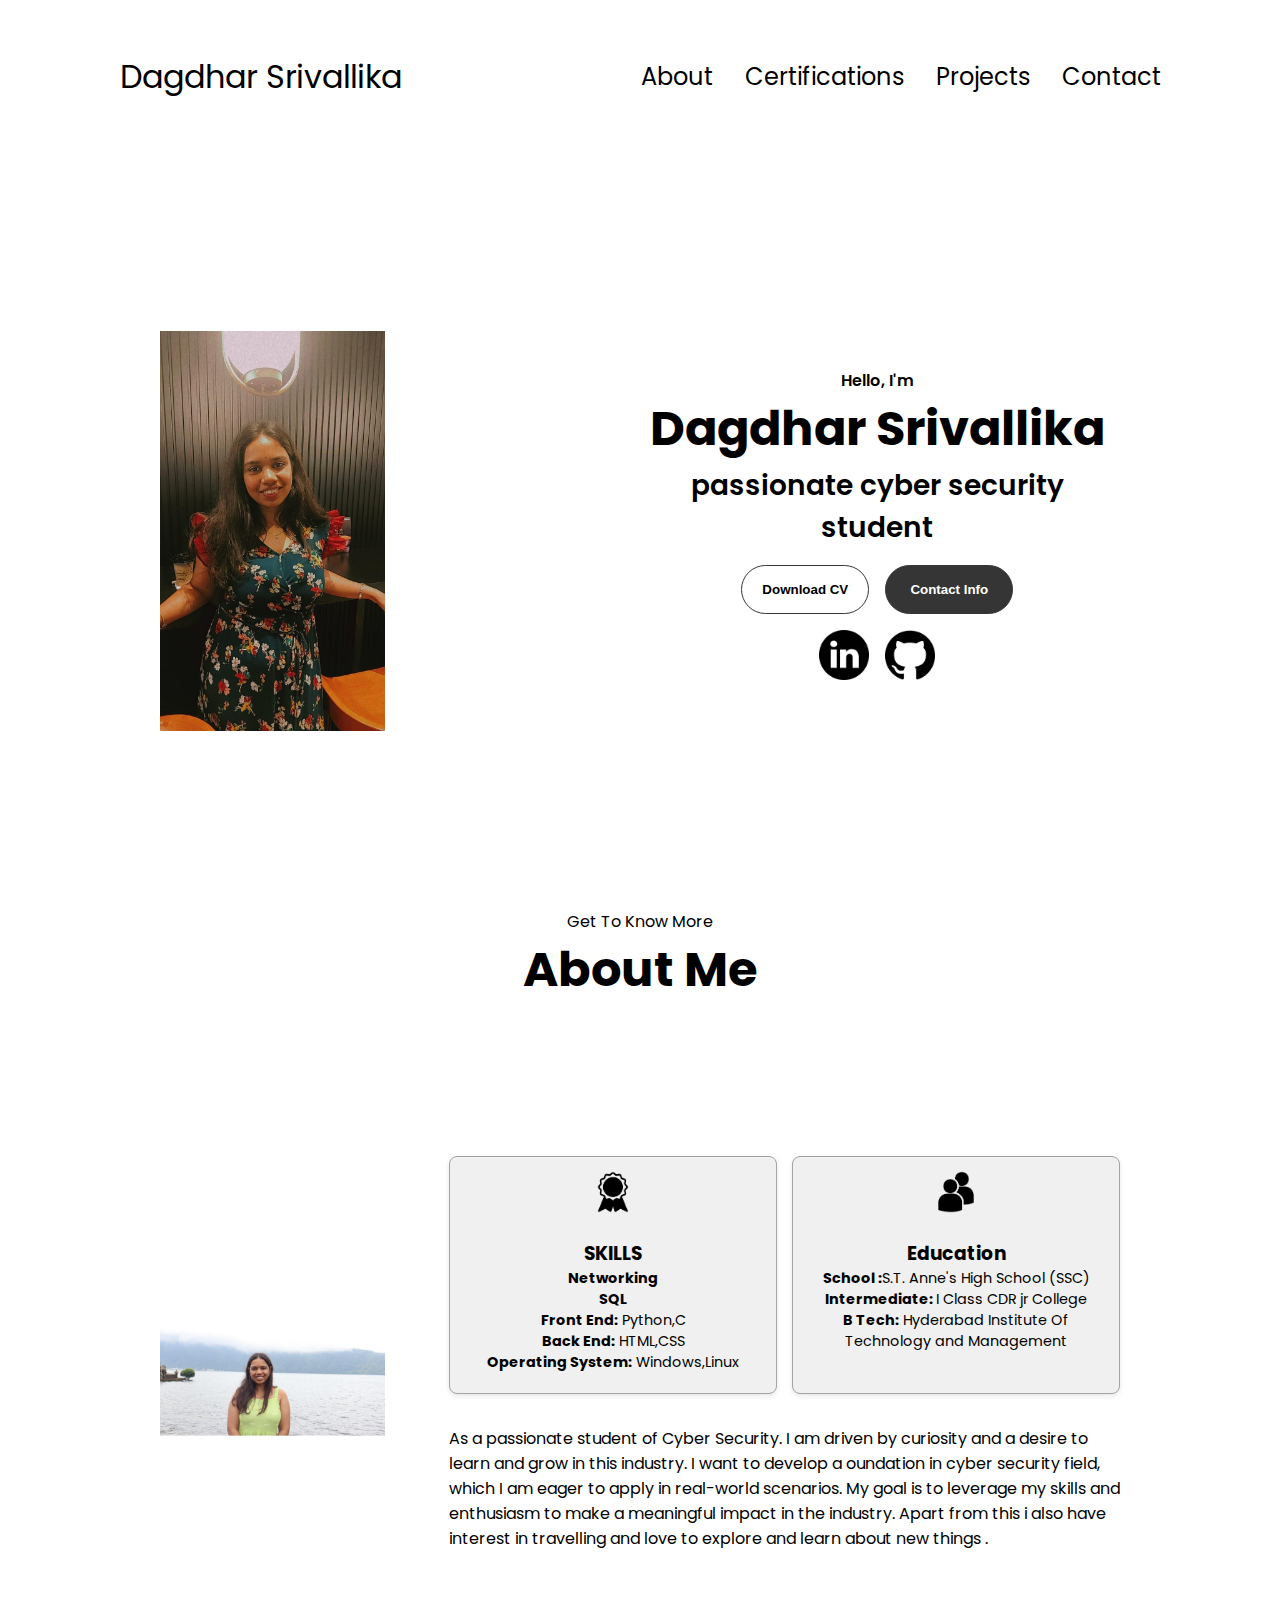
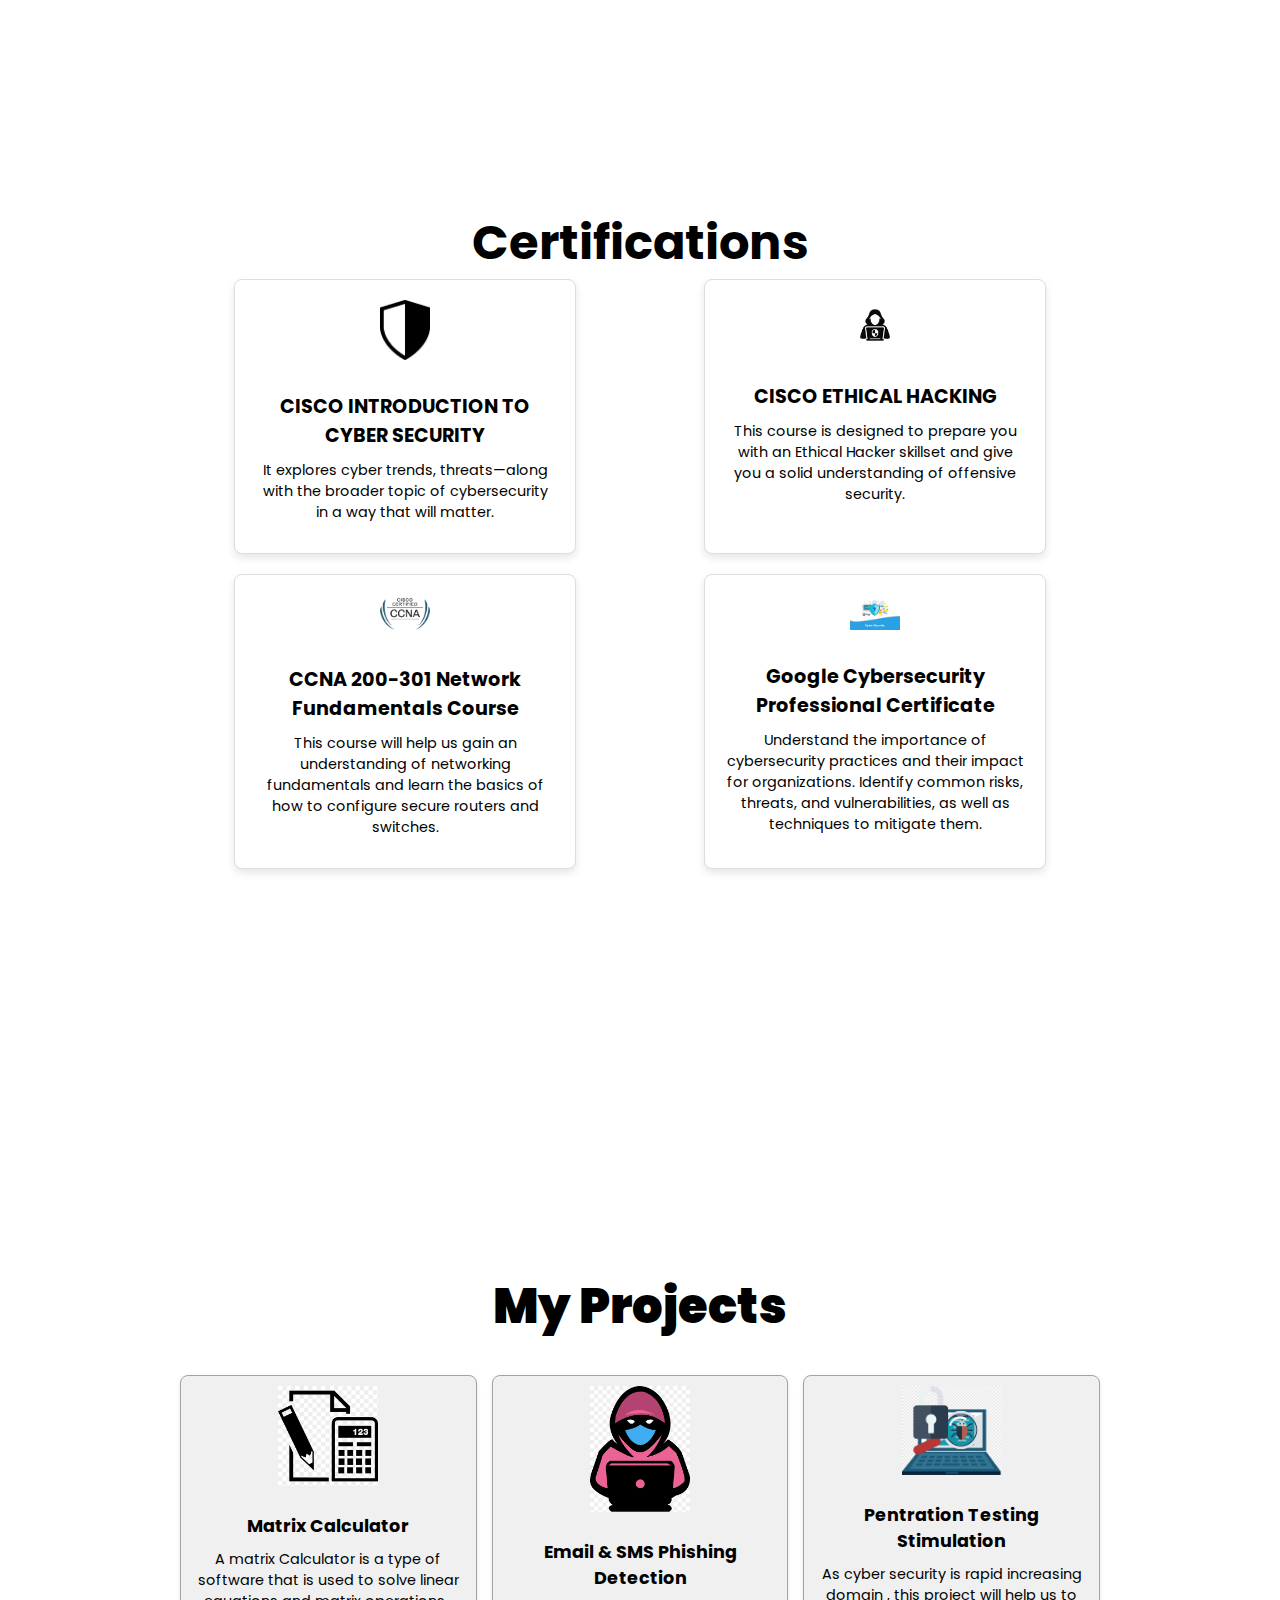
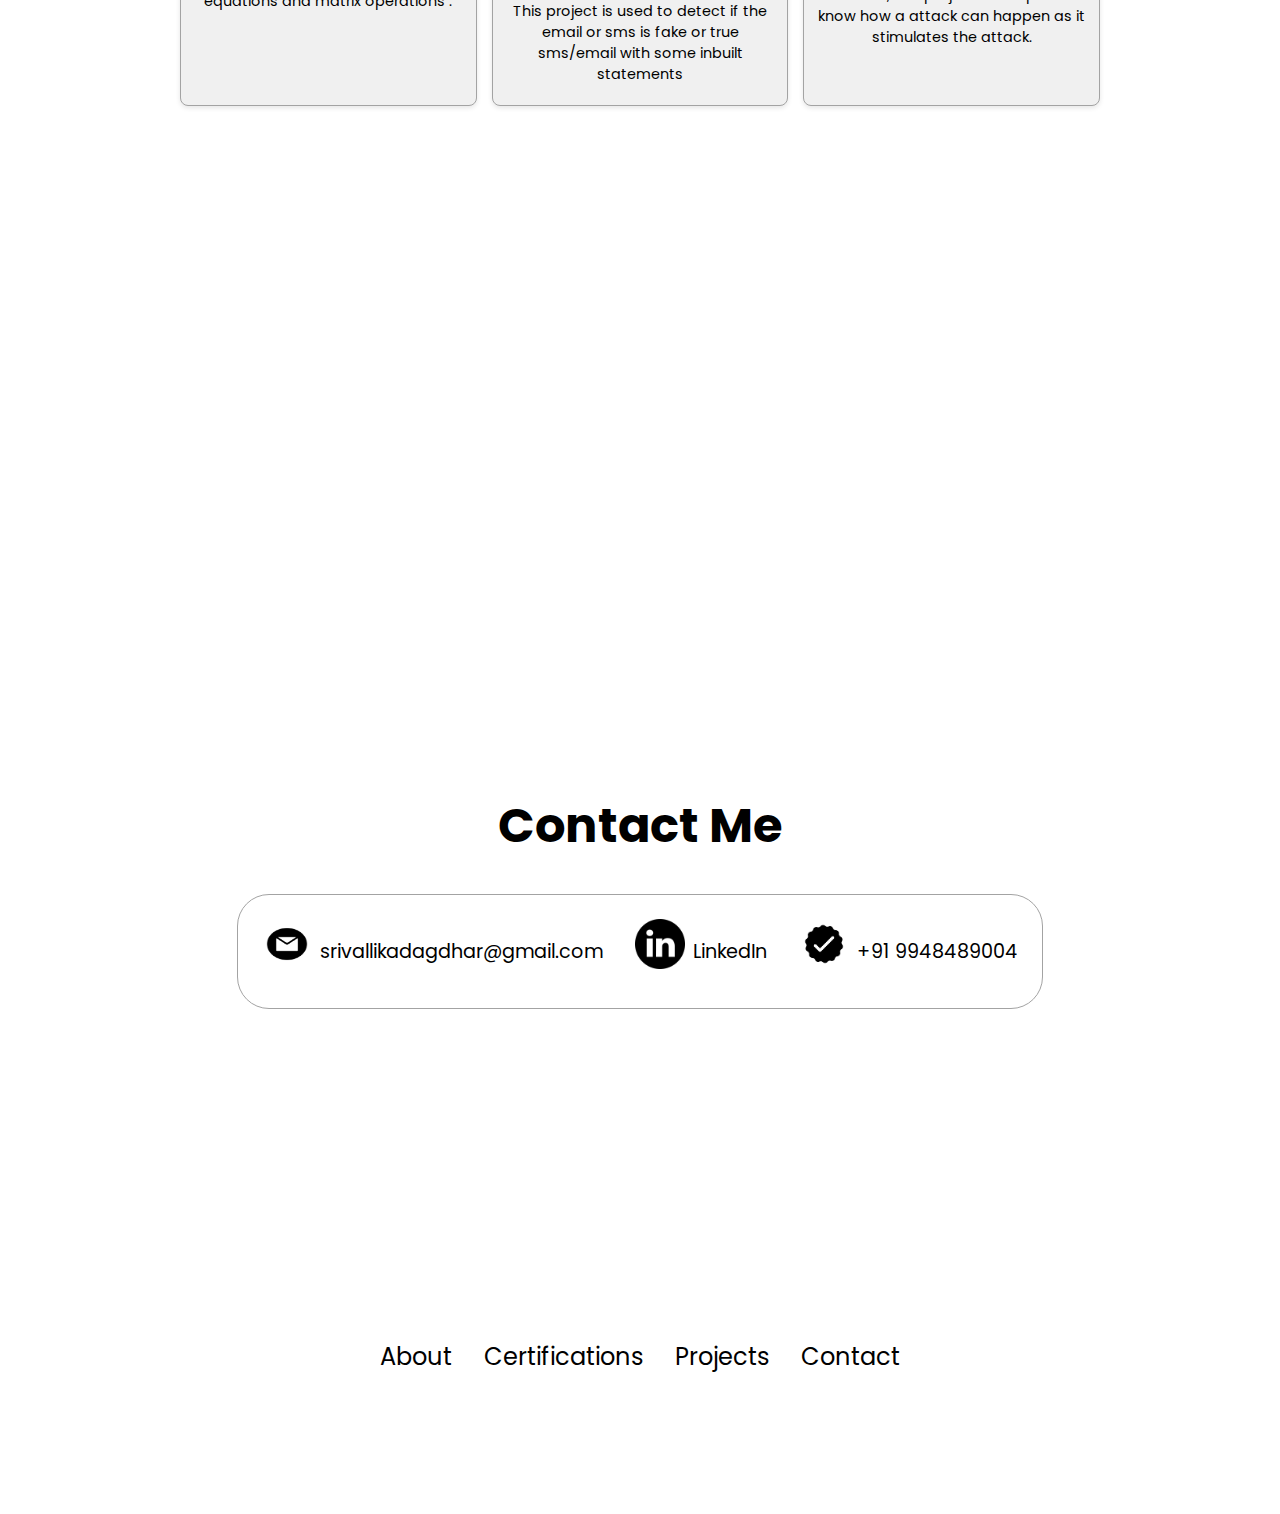
==== asset/index.html @ 2b5b4e2b "My Portfolio" ====
<!DOCTYPE html>
<html lang="en">
  <head>
    <meta charset="UTF-8" />
    <meta http-equiv="X-UA-Compatible" content="IE=edge" />
    <meta name="viewport" content="width=device-width, initial-scale=1.0" />
    <title>My Portfolio</title>
    <link rel="stylesheet" href="style.css" />
    <link rel="stylesheet" href="mediaqueries.css" />
  </head>
  <body>
    <nav id="desktop-nav">
      <div class="logo">Dagdhar Srivallika</div>
      <div>
        <ul class="nav-links">
          <li><a href="#about">About</a></li>
          <li><a href="#certifications">Certifications</a></li>
          <li><a href="#projects">Projects</a></li>
          <li><a href="#contact">Contact</a></li>
        </ul>
      </div>
    </nav>
    <nav id="hamburger-nav">
      <div class="logo">Dagdhar Srivallika</div>
      <div class="hamburger-menu">
        <div class="hamburger-icon" onclick="toggleMenu()">
          <span></span>
          <span></span>
          <span></span>
        </div>
        <div class="menu-links">
          <li><a href="#about" onclick="toggleMenu()">About</a></li>
          <li><a href="#certifications" onclick="toggleMenu()">ertifications</a></li>
          <li><a href="#projects" onclick="toggleMenu()">Projects</a></li>
          <li><a href="#contact" onclick="toggleMenu()">Contact</a></li>
        </div>
      </div>
    </nav>
    <section id="profile">
      <div class="section__pic-container">
        <img src="./about.png" alt="sri profile picture" />
      </div>
      <div class="section__text">
        <p class="section__text__p1">Hello, I'm</p>
        <h1 class="title">Dagdhar Srivallika</h1>
        <p class="section__text__p2">passionate cyber security student</p>
        <div class="btn-container">
          <button
            class="btn btn-color-2"
            onclick="window.open('./resume.pdf')"
          >
            Download CV
          </button>
          <button class="btn btn-color-1" onclick="location.href='./#contact'">
            Contact Info
          </button>
        </div>
        <div id="socials-container">
          <img
            src="./linkedin.png"
            alt="My LinkedIn profile"
            class="icon"
            onclick="location.href='https://www.linkedin.com/in/srivallika-dagdhar-a7999724a?utm_source=share&utm_campaign=share_via&utm_content=profile&utm_medium=ios_app'"
          />
          <img
            src="./github.png"
            alt="My Github profile"
            class="icon"
            onclick="location.href='https://github.com/sri6168'"
          />
        </div>
      </div>
    </section>
    <section id="about">
      <p class="section__text__p1">Get To Know More</p>
      <h1 class="title">About Me</h1>
      <div class="section-container">
        <div class="section__pic-container">
          <img
            src="./profile.png"
            alt="Profile picture"
            class="about-pic"
          />
        </div>
        <div class="about-details-container">
          <div class="about-containers">
            <div class="details-container">
              <img 
              src="./experience.png"
              alt="Experience icon"
              class="icon"
              />
              <h3>SKILLS</h3>
              <P><b>Networking</b><br><b>SQL</b></b><br><b>Front End:</b> Python,C <br><b>Back End:</b> HTML,CSS <br><b>Operating System:</b> Windows,Linux</P>
            </div>
            <div class="details-container">
              <img
                src="./education.png"
                alt="Education icon"
                class="icon"
              />
              <h3>Education</h3>
              <p><b>School :</b>S.T. Anne's High School (SSC)<br><b> Intermediate: </b>I Class CDR jr College <br /><b>B Tech:</b> Hyderabad Institute Of Technology and Management</p>
            </div>
          </div>
          <div class="text-container">
            <p>
              As a passionate student of Cyber Security. I am driven by curiosity and a desire to learn and grow in this industry.
              I want to develop a oundation in cyber security field, which I am eager to apply in real-world scenarios.
              My goal is to leverage my skills and enthusiasm to make a meaningful impact in the industry. 
              Apart from this i also have interest in travelling and love to explore and learn about new things . 
            </p>
          </div>
        </div>
      </div>
    </section>
    <section id="certifications">
      <h1 class="title">Certifications</h1>
      <div class="certifications-container">
        <div class="certification-box">
          <img src="./shield.png" alt="1st icon" class="icon" />
          <h3>CISCO INTRODUCTION TO CYBER SECURITY</h3>
          <p>It explores cyber trends, threats—along with the broader topic of cybersecurity in a way that will matter.</p>
        </div>
        <div class="certification-box">
          <img src="./ethical.png" alt="2nd icon" class="icon" />
          <h3>CISCO ETHICAL HACKING</h3>
          <p>This course is designed to prepare you with an Ethical Hacker skillset and give you a solid understanding of offensive security.</p>
        </div>
        <div class="certification-box">
          <img src="./ccna.png" alt="3rd icon" class="icon" />
          <h3>CCNA 200-301 Network Fundamentals Course</h3>
          <p>This course will help us gain an understanding of networking fundamentals and learn the basics of how to configure secure routers and switches.</p>
        </div>
        <div class="certification-box">
          <img src="./google cyber.png" alt="4th icon" class="icon" />
          <h3>Google Cybersecurity Professional Certificate</h3>
          <p>Understand the importance of cybersecurity practices and their impact for organizations. Identify common risks, threats, and vulnerabilities, as well as techniques to mitigate them.</p>
        </div>
      </div>
    </section>
    
      <img
        src="./arrow.png"
        alt="Arrow icon"
        class="icon arrow"
        onclick="location.href='./#projects'"
      />
    </section>
    <section id="projects">
      <h2 class="title"><b> My Projects</b></h2>
      <div class="experience-details-container">
        <div class="about-containers">
          <div class="details-container color-container">
            <div class="article-container">
              <img
                src="./calci.png"
                alt="Project 1"
                class="project-img"
              />
            </div>
            <h3 class="experience-sub-title project-title">Matrix Calculator</h3>
            <p>A matrix Calculator is a type of software that is used to solve linear equations and matrix operations .</p>
            <div class="btn-container">
            </div>
          </div>
          <div class="details-container color-container">
            <div class="article-container">
              <img
                src="./phishing.png"
                alt="Project 2"
                class="project-img"
              />
            </div>
            <h3 class="experience-sub-title project-title">Email & SMS Phishing Detection</h3>
            <p>This project is used to detect if the email or sms is fake or true sms/email with some inbuilt statements </p>
            <div class="btn-container">
        
            </div>
          </div>
          <div class="details-container color-container">
            <div class="article-container">
              <img
                src="./stimulator.png"
                alt="Project 3"
                class="project-img"
              />
            </div>
            <h2 class="experience-sub-title project-title">Pentration Testing Stimulation</h3>
              <p>As cyber security is rapid increasing domain , this project will help us to know how a attack can happen as it stimulates the attack.</p>
            <div class="btn-container">
            </div>
          </div>
        </div>
      </div>
      <img
        src="./arrow.png"
        alt="Arrow icon"
        class="icon arrow"
        onclick="location.href='./#contact'"
      />
    </section>
    <section id="contact">
      <h1 class="title">Contact Me</h1>
      <div class="contact-info-upper-container">
        <div class="contact-info-container">
          <img
            src="./email.png"
            alt="Email icon"
            class="icon contact-icon email-icon"
          />
          <p><a href="mailto:examplemail@gmail.com">srivallikadagdhar@gmail.com</a></p>
        </div>
        <div class="contact-info-container">
          <img
            src="./linkedin.png"
            alt="LinkedIn icon"
            class="icon contact-icon"
          />
          <p><a href="https://www.linkedin.com/in/srivallika-dagdhar-a7999724a?utm_source=share&utm_campaign=share_via&utm_content=profile&utm_medium=ios_app">LinkedIn</a></p>
        </div>
        <div class="contact-info-container">
          <img src="./checkmark.png"
          alt="phone icon"
          class="icon number-icon"/>
          <p><a herf="+91 9948489004">+91 9948489004</a></p>
        </div>
      </div>
      </div>
    </section>
    <footer>
      <nav>
        <div class="nav-links-container">
          <ul class="nav-links">
            <li><a href="#about">About</a></li>
            <li><a href="#certifications">Certifications</a></li>
            <li><a href="#projects">Projects</a></li>
            <li><a href="#contact">Contact</a></li>
          </ul>
        </div>
      </nav>
    </footer>
    <script src="script.js"></script>
  </body>
</html>
---- asset/style.css ----
/* GENERAL */

@import url("https://fonts.googleapis.com/css2?family=Poppins:wght@300;400;500;600&display=swap");

* {
  margin: 0;
  padding: 0;
}

body {
  font-family: "Poppins", sans-serif;
}

html {
  scroll-behavior: smooth;
}

p {
  color:lightbrown(85, 85, 85);
}

/* TRANSITION */

a,
.btn {
  transition: all 300ms ease;
}

/* DESKTOP NAV */

nav,
.nav-links {
  display: flex;
}

nav {
  justify-content: space-around;
  align-items: center;
  height: 17vh;
}

.nav-links {
  gap: 2rem;
  list-style: none;
  font-size: 1.5rem;
}

a {
  color: black;
  text-decoration: none;
  text-decoration-color: white;
}

a:hover {
  color: grey;
  text-decoration: underline;
  text-underline-offset: 1rem;
  text-decoration-color: rgb(181, 181, 181);
}

.logo {
  font-size: 2rem;
}

.logo:hover {
  cursor: default;
}

/* HAMBURGER MENU */

#hamburger-nav {
  display: none;
}

.hamburger-menu {
  position: relative;
  display: inline-block;
}

.hamburger-icon {
  display: flex;
  flex-direction: column;
  justify-content: space-between;
  height: 24px;
  width: 30px;
  cursor: pointer;
}

.hamburger-icon span {
  width: 100%;
  height: 2px;
  background-color: black;
  transition: all 0.3 ease-in-out;
}

.menu-links {
  position: absolute;
  top: 100%;
  right: 0;
  background-color: white;
  width: fit-content;
  max-height: 0;
  overflow: hidden;
  transition: all 0.3 ease-in-out;
}

.menu-links a {
  display: block;
  padding: 10px;
  text-align: center;
  font-size: 1.5rem;
  color: black;
  text-decoration: none;
  transition: all 0.3 ease-in-out;
}

.menu-links li {
  list-style: none;
}

.menu-links.open {
  max-height: 300px;
}

.hamburger-icon.open span:first-child {
  transform: rotate(45deg) translate(10px, 5px);
}

.hamburger-icon.open span:nth-child(2) {
  opacity: 0;
}

.hamburger-icon.open span:last-child {
  transform: rotate(-45deg) translate(10px, -5px);
}

.hamburger-icon span:first-child {
  transform: none;
}

.hamburger-icon span:first-child {
  opacity: 1;
}

.hamburger-icon span:first-child {
  transform: none;
}

/* SECTIONS */

section {
  padding-top: 4vh;
  height: 96vh;
  margin: 0 10rem;
  box-sizing: border-box;
  min-height: fit-content;
}

.section-container {
  display: flex;
}

/* PROFILE SECTION */

#profile {
  display: flex;
  justify-content: center;
  gap: 5rem;
  height: 80vh;
}

.section__pic-container {
  display: flex;
  height: 400px;
  width: 400px;
  margin: auto 0;
}

.section__text {
  align-self: center;
  text-align: center;
}

.section__text p {
  font-weight: 600;
}

.section__text__p1 {
  text-align: center;
}

.section__text__p2 {
  font-size: 1.75rem;
  margin-bottom: 1rem;
}

.title {
  font-size: 3rem;
  text-align: center;
}

#socials-container {
  display: flex;
  justify-content: center;
  margin-top: 1rem;
  gap: 1rem;
}

/* ICONS */

.icon {
  cursor: pointer;
  height: 2rem;
}

/* BUTTONS */

.btn-container {
  display: flex;
  justify-content: center;
  gap: 1rem;
}

.btn {
  font-weight: 600;
  transition: all 300ms ease;
  padding: 1rem;
  width: 8rem;
  border-radius: 2rem;
}

.btn-color-1,
.btn-color-2 {
  border: rgb(53, 53, 53) 0.1rem solid;
}

.btn-color-1:hover,
.btn-color-2:hover {
  cursor: pointer;
}

.btn-color-1,
.btn-color-2:hover {
  background: rgb(53, 53, 53);
  color: white;
}

.btn-color-1:hover {
  background: rgb(0, 0, 0);
}

.btn-color-2 {
  background: none;
}

.btn-color-2:hover {
  border: rgb(255, 255, 255) 0.1rem solid;
}

.btn-container {
  gap: 1rem;
}

/* ABOUT SECTION */

#about {
  position: relative;
}

.about-containers {
  gap: 2rem;
  margin-bottom: 2rem;
  margin-top: 2rem;
}

.about-details-container {
  justify-content: center;
  flex-direction: column;
}

.about-containers,
.about-details-container {
  display: flex;
}

.about-pic {
  border-radius: 2rem;
}

.arrow {
  position: absolute;
  right: -5rem;
  bottom: 2.5rem;
}

.details-container {
  padding: 1.5rem;
  flex: 1;
  background: off white;
  border-radius: 2rem;
  border: rgb(53, 53, 53) 0.1rem solid;
  border-color: rgb(163, 163, 163);
  text-align: center;
}

.section-container {
  gap: 4rem;
  height: 80%;
}

.section__pic-container {
  height: 400px;
  width: 400px;
  margin: auto 0;
}

/* EXPERIENCE SECTION */
#certifications {
  padding: 20px;
  margin-top: 50px; /* Space above the certifications section */
}

.certifications-container {
  display: flex;
  flex-wrap: wrap;
  gap: 20px; /* Space between certification boxes */
  justify-content: space-around; /* Center the certification boxes */
}

.certification-box {
  width: 300px; /* Adjust the width of each certification box */
  padding: 20px;
  background-color: #ffffff; /* White background for the boxes */
  border: 1px solid #ddd; /* Light border around the boxes */
  border-radius: 8px; /* Rounded corners */
  box-shadow: 0 4px 8px rgba(0, 0, 0, 0.1); /* Subtle shadow for a 3D effect */
  text-align: center;
  transition: transform 0.3s ease; /* Smooth hover effect */
}

.certification-box:hover {
  transform: translateY(-5px); /* Lift the box slightly on hover */
}

.icon {
  width: 50px; /* Icon size */
  height: auto;
  margin-bottom: 15px;
}

.certification-box h3 {
  font-size: 1.2em; /* Title size */
  margin: 10px 0;
}

.certification-box p {
  font-size: 0.9em; /* Text size */
  margin-bottom: 10px;
}



/* PROJECTS SECTION */

#projects {
  padding: 20px;
  margin-top: 200px; /* Further increases the space above the projects section */
}

.experience-details-container {
  display: flex;
  flex-direction: column;
  gap: 15px; /* Space between each project card */
}

.about-containers {
  display: flex;
  flex-wrap: wrap;
  gap: 15px; /* Space between project cards horizontally */
  justify-content: space-around; /* Center the project cards */
}

.details-container {
  width: 250px; /* Adjust the width of each project card */
  padding: 10px;
  background-color: #f0f0f0;
  border-radius: 8px;
  box-shadow: 0 2px 5px rgba(0, 0, 0, 0.1);
  text-align: center;
}

.project-img {
  width: 100px; /* Smaller image size */
  height: auto;
  margin-bottom: 10px;
}

.project-title {
  font-size: 1.1em; /* Smaller title size */
  margin: 10px 0;
}

.details-container p {
  font-size: 0.9em; /* Smaller text size */
  margin-bottom: 10px;
}

.btn-container {
  margin-top: 10px;
}

@media (min-width: 768px) {
  .details-container {
    width: 200px; /* Even smaller cards on larger screens */
  }
}



/* CONTACT */

#contact {
  display: flex;
  justify-content: center;
  flex-direction: column;
  height: 85vh;
}

.contact-info-upper-container {
  display: flex;
  justify-content: center;
  border-radius: 2rem;
  border: rgb(53, 53, 53) 0.1rem solid;
  border-color: rgb(163, 163, 163);
  background: (250, 250, 250);
  margin: 2rem auto;
  padding: 0.5rem;
}

.contact-info-container {
  display: flex;
  align-items: center;
  justify-content: center;
  gap: 0.5rem;
  margin: 1rem;
}

.contact-info-container p {
  font-size: larger;
}

.contact-icon {
  cursor: default;
}

.email-icon {
  height: 2.5rem;
}

/* FOOTER SECTION */

footer {
  height: 26vh;
  margin: 0 1rem;
}

footer p {
  text-align: center;
}
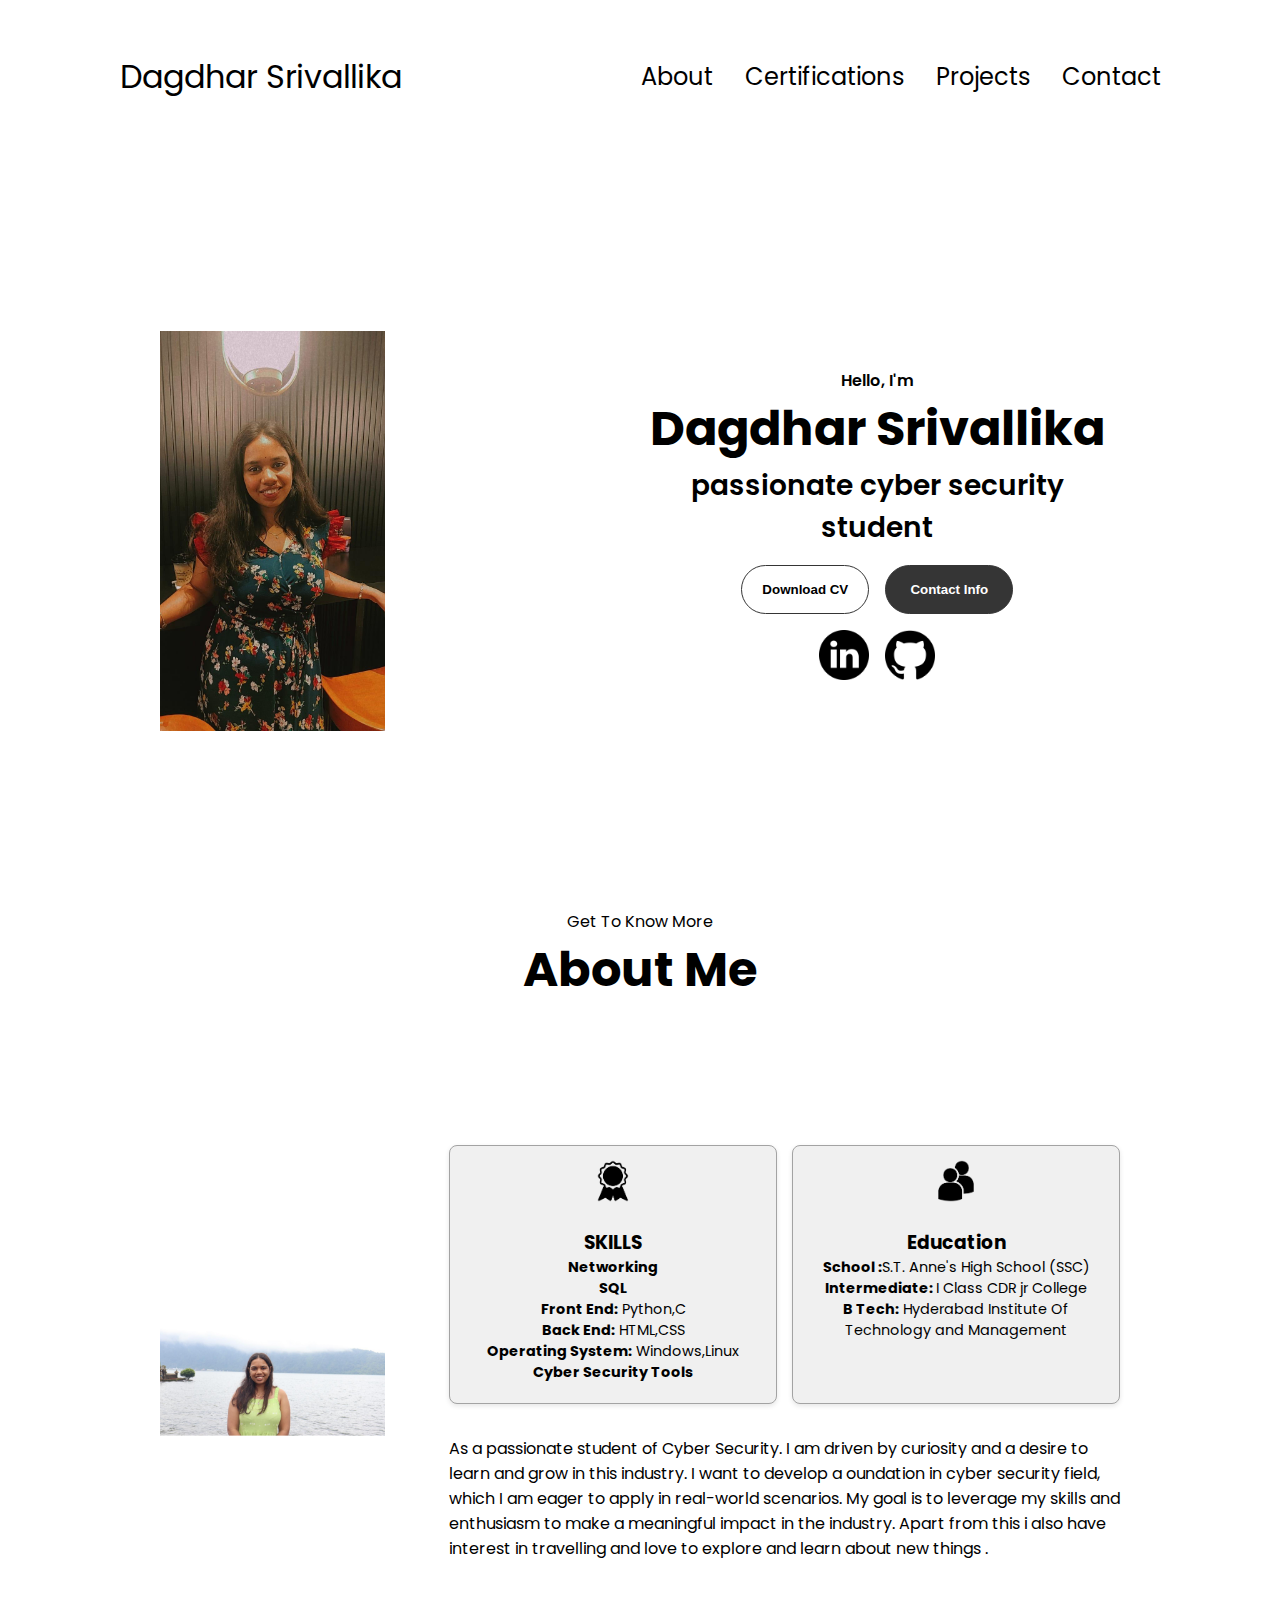
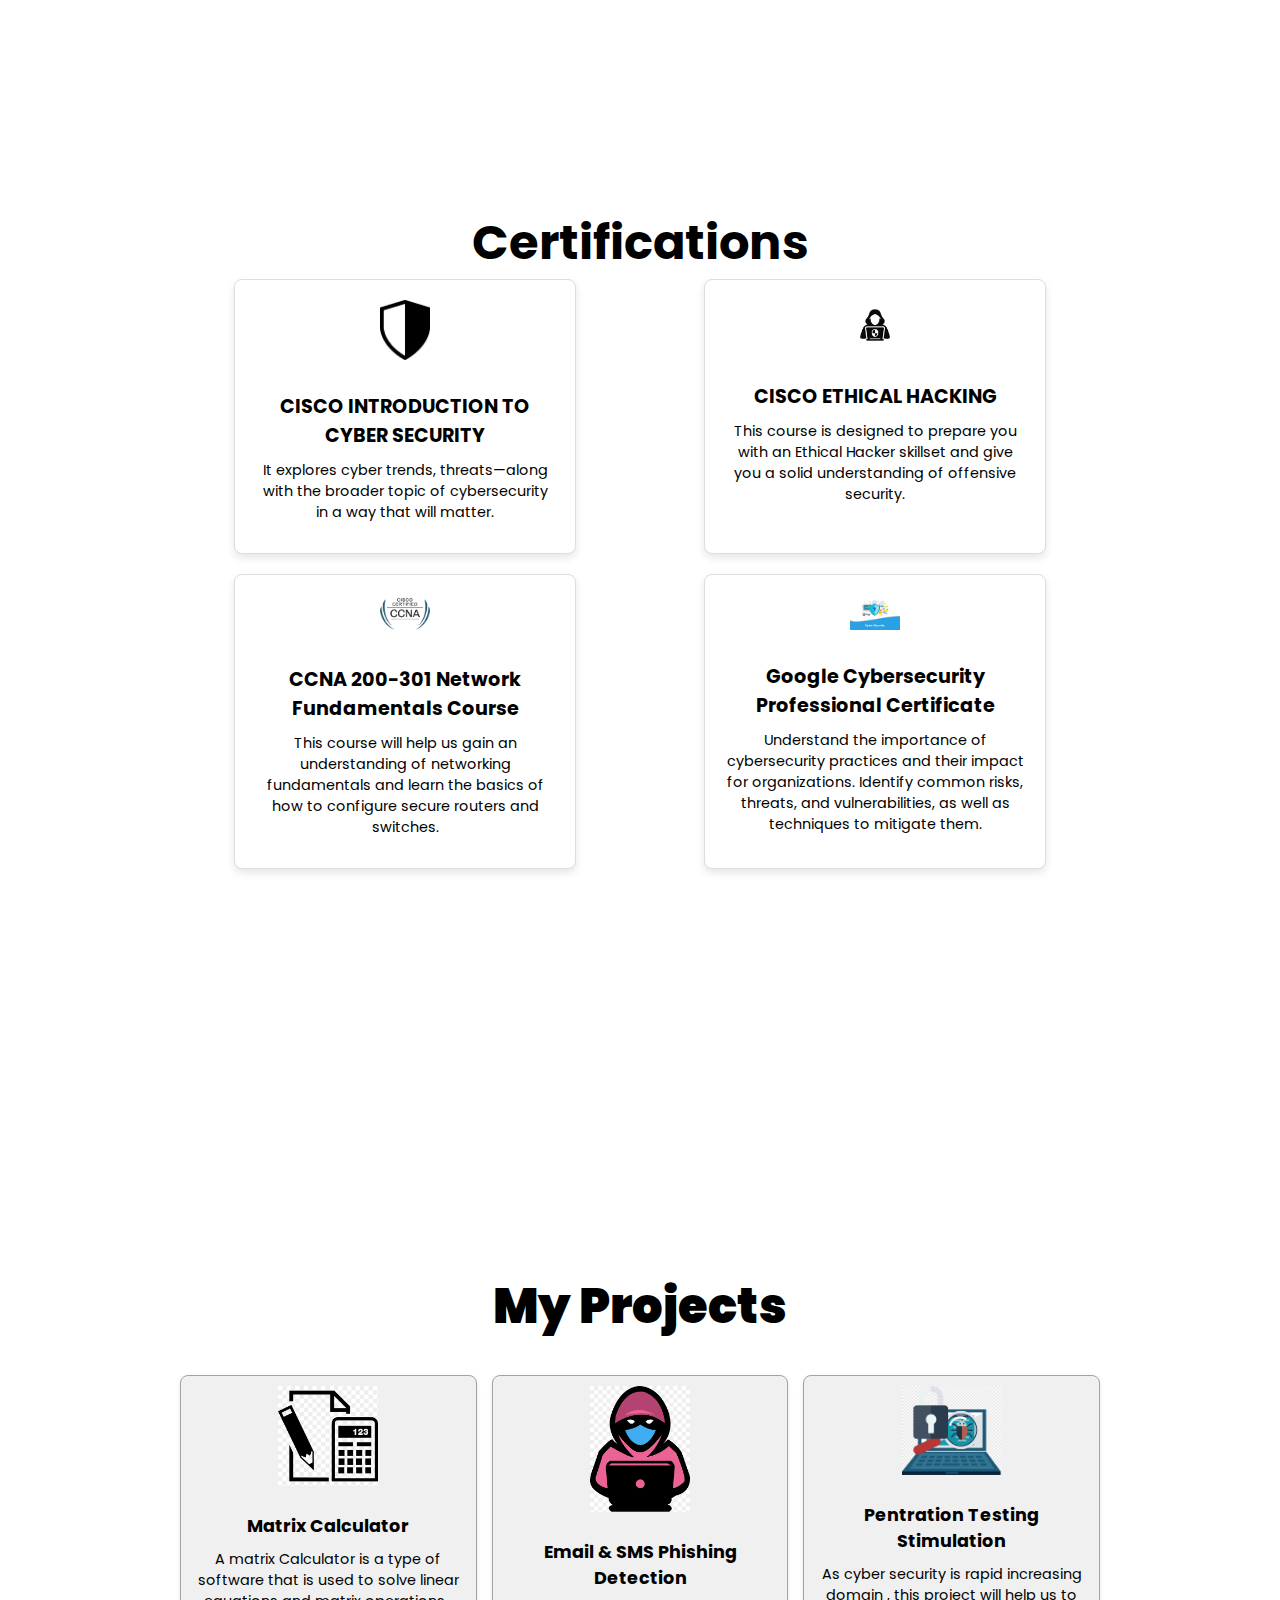
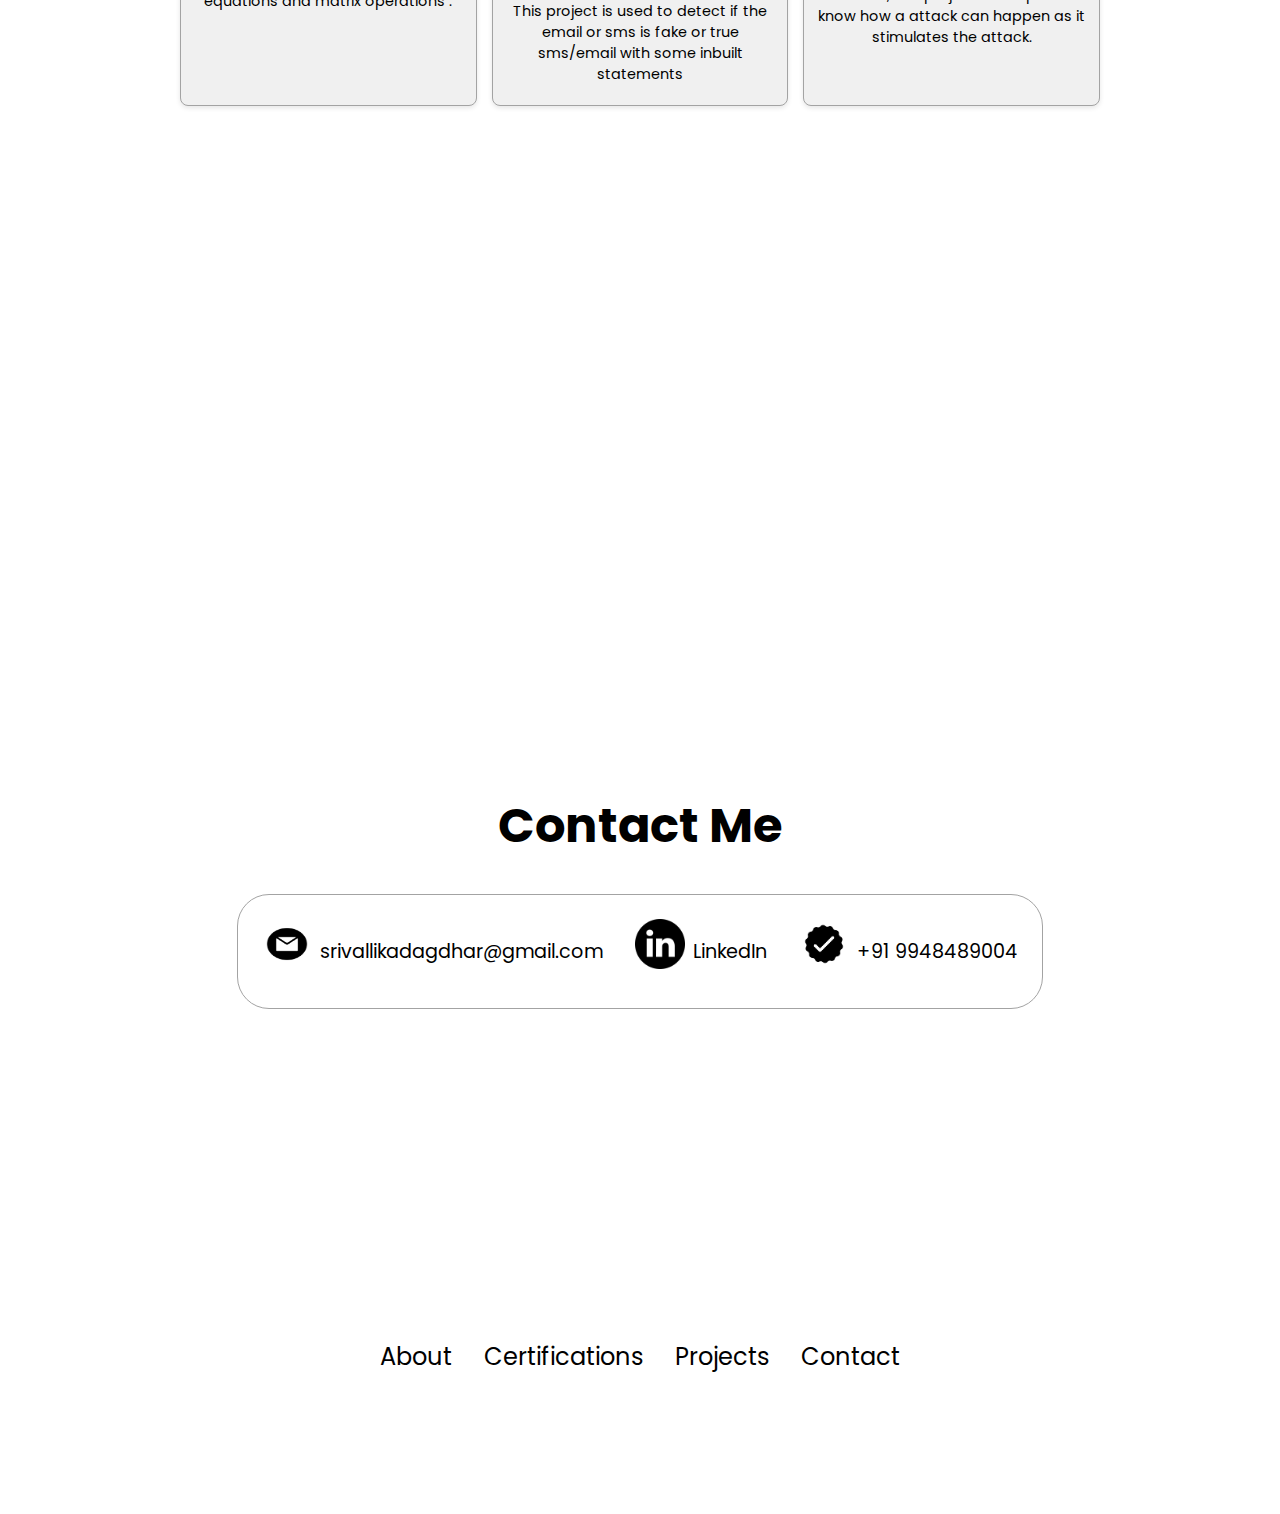
==== commit b2c71925: "my portfolio" ====
--- a/asset/index.html
+++ b/asset/index.html
@@ -91,7 +91,7 @@
               class="icon"
               />
               <h3>SKILLS</h3>
-              <P><b>Networking</b><br><b>SQL</b></b><br><b>Front End:</b> Python,C <br><b>Back End:</b> HTML,CSS <br><b>Operating System:</b> Windows,Linux</P>
+              <P><b>Networking</b><br><b>SQL</b></b><br><b>Front End:</b> Python,C <br><b>Back End:</b> HTML,CSS <br><b>Operating System:</b> Windows,Linux<br><b>Cyber Security Tools </b></P>
             </div>
             <div class="details-container">
               <img
